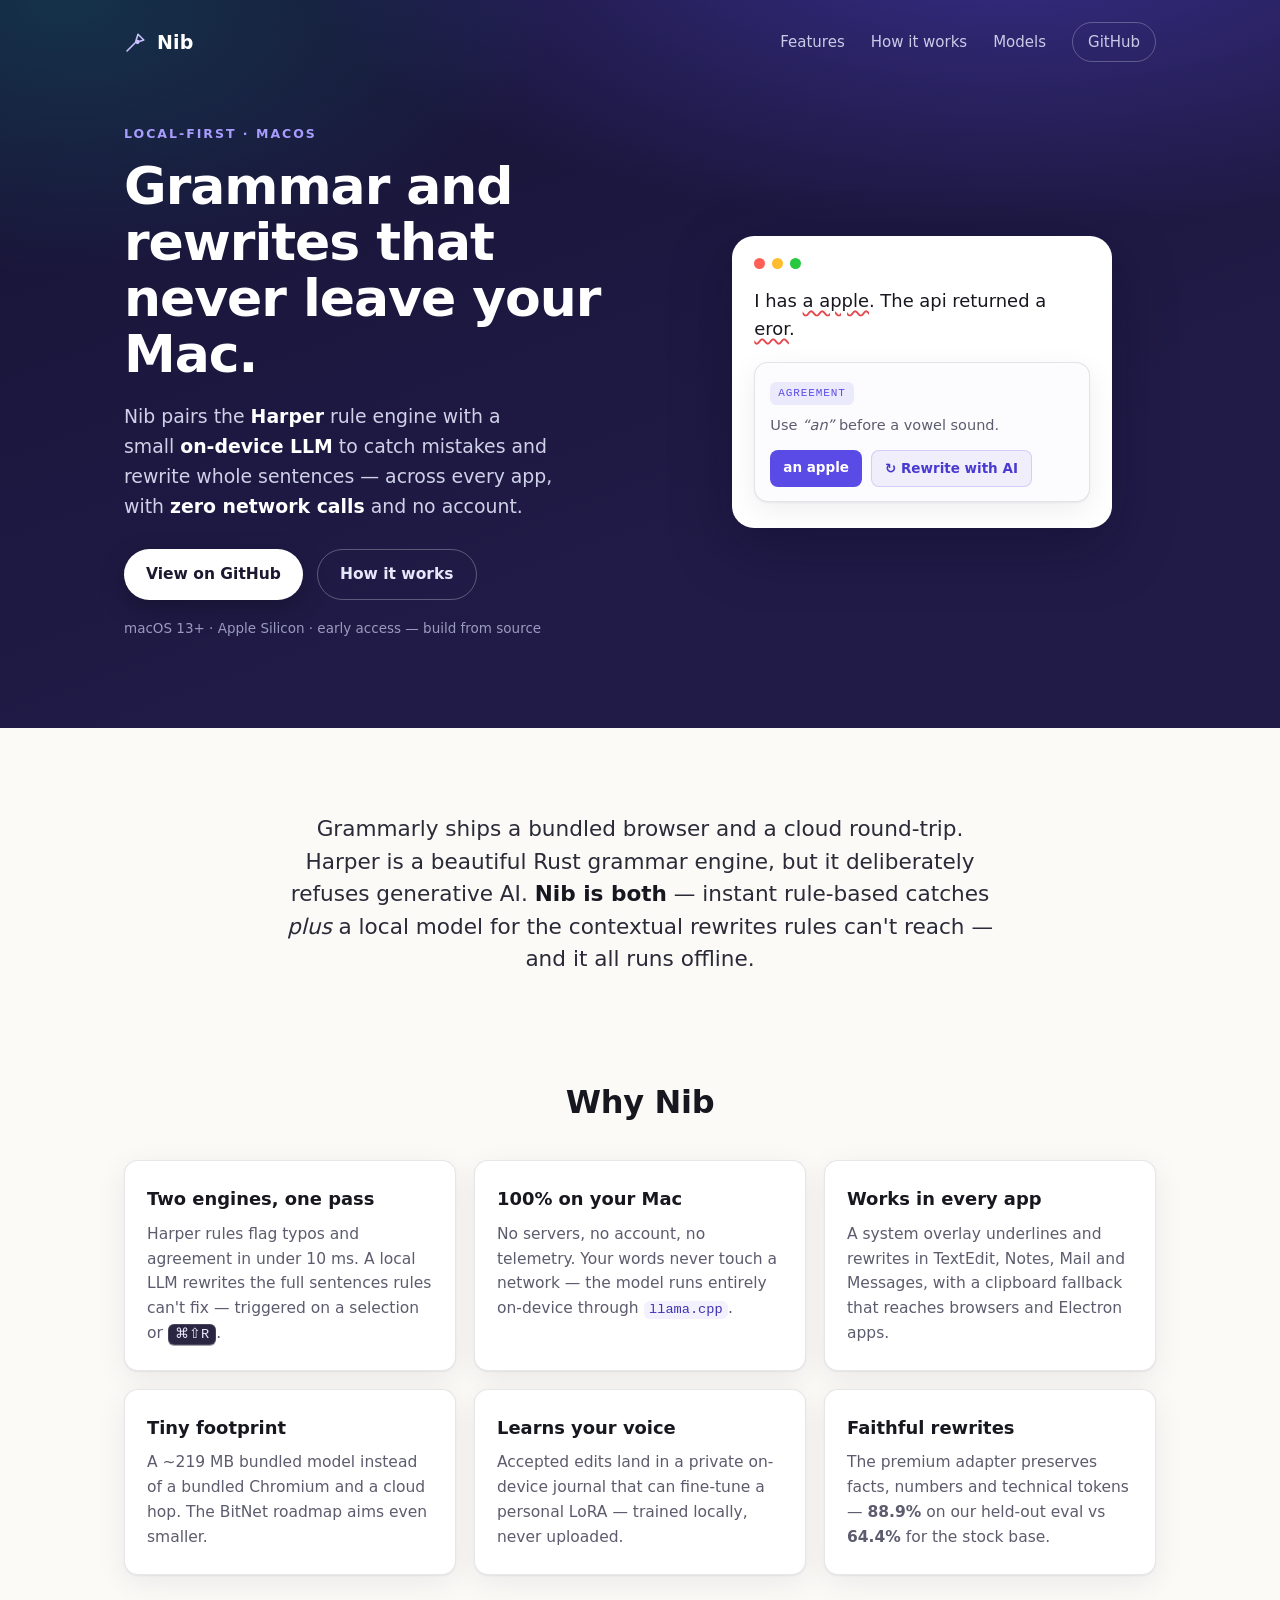
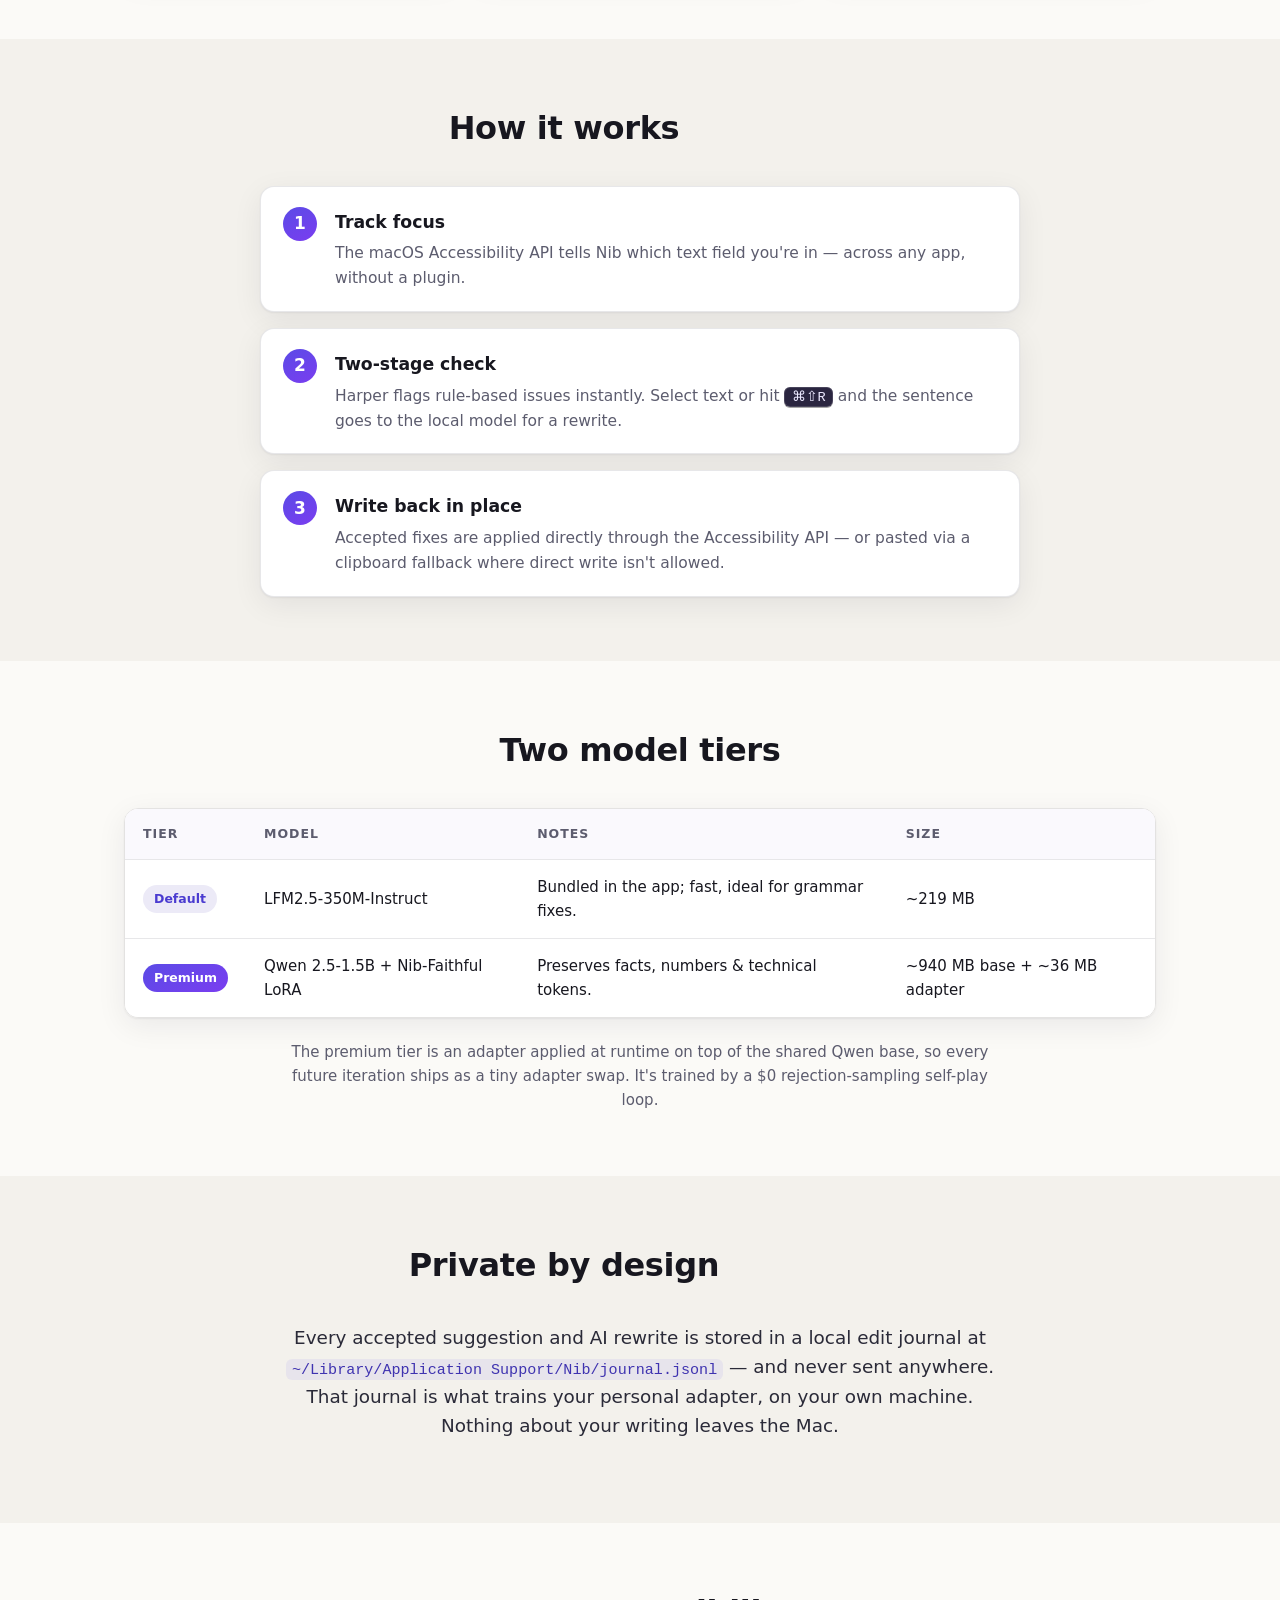
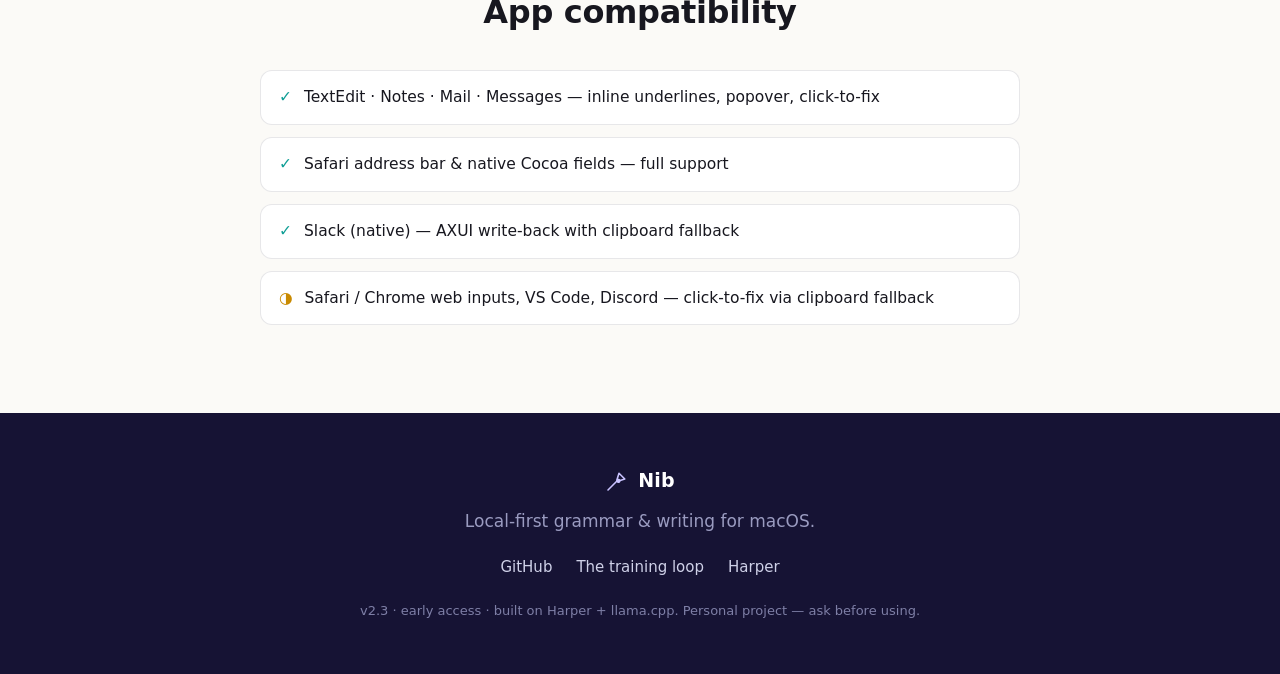
==== site/index.html @ 8c9dce07 "site: add nib.pages.dev landing page (static, no build step) A self-contained landing page for Nib: " ====
<!doctype html>
<html lang="en">
<head>
  <meta charset="utf-8">
  <meta name="viewport" content="width=device-width, initial-scale=1">
  <title>Nib — local-first grammar &amp; writing assistant for macOS</title>
  <meta name="description" content="Nib pairs the Harper rule engine with a small on-device LLM to catch mistakes and rewrite sentences across every macOS app — 100% local, no account, no network calls.">
  <meta name="theme-color" content="#141329">
  <link rel="icon" href="favicon.svg" type="image/svg+xml">
  <link rel="canonical" href="https://nib.pages.dev/">
  <meta property="og:type" content="website">
  <meta property="og:title" content="Nib — local-first grammar &amp; writing assistant for macOS">
  <meta property="og:description" content="Harper rules + a small on-device LLM. Catches mistakes and rewrites sentences across every macOS app. 100% local, no account.">
  <meta property="og:url" content="https://nib.pages.dev/">
  <link rel="stylesheet" href="styles.css">
</head>
<body>
  <header class="hero">
    <nav class="nav" aria-label="Primary">
      <a class="brand" href="/">
        <svg class="brand-mark" viewBox="0 0 24 24" aria-hidden="true" focusable="false">
          <path d="M3 21L13.2 10.8M14 4.2l5.8 5.8-7 2.2-1-1 2.2-7zM12.1 11.9a1.4 1.4 0 1 0 0-.1z" fill="none" stroke="currentColor" stroke-width="1.6" stroke-linejoin="round" stroke-linecap="round"/>
        </svg>
        <span>Nib</span>
      </a>
      <div class="nav-links">
        <a href="#features">Features</a>
        <a href="#how">How it works</a>
        <a href="#models">Models</a>
        <a class="nav-cta" href="https://github.com/abgnydn/quill">GitHub</a>
      </div>
    </nav>

    <div class="hero-inner">
      <div class="hero-copy">
        <p class="eyebrow">Local-first · macOS</p>
        <h1>Grammar and rewrites that never leave your Mac.</h1>
        <p class="lede">
          Nib pairs the <strong>Harper</strong> rule engine with a small <strong>on-device LLM</strong>
          to catch mistakes and rewrite whole sentences — across every app, with
          <strong>zero network calls</strong> and no account.
        </p>
        <div class="hero-actions">
          <a class="btn btn-primary" href="https://github.com/abgnydn/quill">View on GitHub</a>
          <a class="btn btn-ghost" href="#how">How it works</a>
        </div>
        <p class="hero-note">macOS 13+ · Apple Silicon · early access — build from source</p>
      </div>

      <div class="hero-demo" aria-hidden="true">
        <div class="demo-card">
          <div class="demo-bar"><span></span><span></span><span></span></div>
          <p class="demo-text">I has <span class="lint">a apple</span>. The api returned a <span class="lint">eror</span>.</p>
          <div class="demo-pop">
            <span class="demo-tag">AGREEMENT</span>
            <p class="demo-msg">Use <em>“an”</em> before a vowel sound.</p>
            <div class="demo-buttons">
              <span class="chip chip-fix">an apple</span>
              <span class="chip chip-ai">↻ Rewrite with AI</span>
            </div>
          </div>
        </div>
      </div>
    </div>
  </header>

  <main>
    <section class="pitch">
      <p>
        Grammarly ships a bundled browser and a cloud round-trip. Harper is a beautiful
        Rust grammar engine, but it deliberately refuses generative AI. <strong>Nib is both</strong> —
        instant rule-based catches <em>plus</em> a local model for the contextual rewrites rules
        can't reach — and it all runs offline.
      </p>
    </section>

    <section id="features" class="section">
      <h2 class="section-title">Why Nib</h2>
      <div class="grid">
        <article class="card">
          <h3>Two engines, one pass</h3>
          <p>Harper rules flag typos and agreement in under 10&nbsp;ms. A local LLM rewrites the
             full sentences rules can't fix — triggered on a selection or <kbd>⌘⇧R</kbd>.</p>
        </article>
        <article class="card">
          <h3>100% on your Mac</h3>
          <p>No servers, no account, no telemetry. Your words never touch a network — the model
             runs entirely on-device through <code>llama.cpp</code>.</p>
        </article>
        <article class="card">
          <h3>Works in every app</h3>
          <p>A system overlay underlines and rewrites in TextEdit, Notes, Mail and Messages, with
             a clipboard fallback that reaches browsers and Electron apps.</p>
        </article>
        <article class="card">
          <h3>Tiny footprint</h3>
          <p>A ~219&nbsp;MB bundled model instead of a bundled Chromium and a cloud hop. The BitNet
             roadmap aims even smaller.</p>
        </article>
        <article class="card">
          <h3>Learns your voice</h3>
          <p>Accepted edits land in a private on-device journal that can fine-tune a personal LoRA —
             trained locally, never uploaded.</p>
        </article>
        <article class="card">
          <h3>Faithful rewrites</h3>
          <p>The premium adapter preserves facts, numbers and technical tokens — <strong>88.9%</strong>
             on our held-out eval vs <strong>64.4%</strong> for the stock base.</p>
        </article>
      </div>
    </section>

    <section id="how" class="section section-alt">
      <h2 class="section-title">How it works</h2>
      <ol class="steps">
        <li>
          <span class="step-n">1</span>
          <div>
            <h3>Track focus</h3>
            <p>The macOS Accessibility API tells Nib which text field you're in — across any app,
               without a plugin.</p>
          </div>
        </li>
        <li>
          <span class="step-n">2</span>
          <div>
            <h3>Two-stage check</h3>
            <p>Harper flags rule-based issues instantly. Select text or hit <kbd>⌘⇧R</kbd> and the
               sentence goes to the local model for a rewrite.</p>
          </div>
        </li>
        <li>
          <span class="step-n">3</span>
          <div>
            <h3>Write back in place</h3>
            <p>Accepted fixes are applied directly through the Accessibility API — or pasted via a
               clipboard fallback where direct write isn't allowed.</p>
          </div>
        </li>
      </ol>
    </section>

    <section id="models" class="section">
      <h2 class="section-title">Two model tiers</h2>
      <div class="table-wrap">
        <table class="models">
          <thead>
            <tr><th>Tier</th><th>Model</th><th>Notes</th><th>Size</th></tr>
          </thead>
          <tbody>
            <tr>
              <td><span class="pill">Default</span></td>
              <td>LFM2.5-350M-Instruct</td>
              <td>Bundled in the app; fast, ideal for grammar fixes.</td>
              <td>~219&nbsp;MB</td>
            </tr>
            <tr>
              <td><span class="pill pill-premium">Premium</span></td>
              <td>Qwen&nbsp;2.5-1.5B + Nib-Faithful LoRA</td>
              <td>Preserves facts, numbers &amp; technical tokens.</td>
              <td>~940&nbsp;MB base + ~36&nbsp;MB adapter</td>
            </tr>
          </tbody>
        </table>
      </div>
      <p class="muted-note">
        The premium tier is an adapter applied at runtime on top of the shared Qwen base, so every
        future iteration ships as a tiny adapter swap. It's trained by a $0 rejection-sampling
        self-play loop.
      </p>
    </section>

    <section class="section section-alt">
      <h2 class="section-title">Private by design</h2>
      <div class="privacy">
        <p>
          Every accepted suggestion and AI rewrite is stored in a local edit journal at
          <code>~/Library/Application&nbsp;Support/Nib/journal.jsonl</code> — and never sent anywhere.
          That journal is what trains your personal adapter, on your own machine. Nothing about your
          writing leaves the Mac.
        </p>
      </div>
    </section>

    <section class="section">
      <h2 class="section-title">App compatibility</h2>
      <ul class="compat">
        <li><span class="ok">✓</span> TextEdit · Notes · Mail · Messages — inline underlines, popover, click-to-fix</li>
        <li><span class="ok">✓</span> Safari address bar &amp; native Cocoa fields — full support</li>
        <li><span class="ok">✓</span> Slack (native) — AXUI write-back with clipboard fallback</li>
        <li><span class="partial">◑</span> Safari / Chrome web inputs, VS&nbsp;Code, Discord — click-to-fix via clipboard fallback</li>
      </ul>
    </section>
  </main>

  <footer class="footer">
    <div class="footer-inner">
      <a class="brand brand-footer" href="/">
        <svg class="brand-mark" viewBox="0 0 24 24" aria-hidden="true" focusable="false">
          <path d="M3 21L13.2 10.8M14 4.2l5.8 5.8-7 2.2-1-1 2.2-7zM12.1 11.9a1.4 1.4 0 1 0 0-.1z" fill="none" stroke="currentColor" stroke-width="1.6" stroke-linejoin="round" stroke-linecap="round"/>
        </svg>
        <span>Nib</span>
      </a>
      <p class="footer-tag">Local-first grammar &amp; writing for macOS.</p>
      <nav class="footer-links" aria-label="Footer">
        <a href="https://github.com/abgnydn/quill">GitHub</a>
        <a href="https://github.com/abgnydn/quill/blob/master/train/RSFT_BOOTSTRAP.md">The training loop</a>
        <a href="https://github.com/Automattic/harper">Harper</a>
      </nav>
      <p class="footer-fine">
        v2.3 · early access · built on Harper + llama.cpp. Personal project — ask before using.
      </p>
    </div>
  </footer>
</body>
</html>
---- site/styles.css ----
/* Nib — landing page. Pure CSS, no build step, no third-party requests. */

:root {
  --bg: #fbfaf7;
  --surface: #ffffff;
  --ink: #17171f;
  --muted: #5c5c6e;
  --line: rgba(20, 20, 40, .10);
  --accent: #5b4be6;
  --accent-press: #4a3bd0;
  --teal: #0f9e95;
  --err: #e5484d;
  --hero-1: #161334;
  --hero-2: #241c4f;
  --radius: 14px;
  --radius-lg: 22px;
  --shadow: 0 1px 2px rgba(20, 20, 40, .06), 0 8px 30px rgba(20, 20, 40, .07);
  --shadow-card: 0 20px 60px rgba(10, 8, 35, .35);
  --maxw: 1080px;
  --mono: ui-monospace, "SF Mono", "JetBrains Mono", Menlo, Consolas, monospace;
  --sans: system-ui, -apple-system, "Segoe UI", Roboto, Helvetica, Arial, sans-serif;
}

* { box-sizing: border-box; }

html { scroll-behavior: smooth; -webkit-text-size-adjust: 100%; background: var(--hero-1); }

body {
  margin: 0;
  font-family: var(--sans);
  color: var(--ink);
  background: var(--bg);
  line-height: 1.6;
  font-size: 17px;
  -webkit-font-smoothing: antialiased;
}

a { color: var(--accent); text-decoration: none; }
a:hover { text-decoration: underline; }

code, kbd {
  font-family: var(--mono);
  font-size: .88em;
}
code {
  background: rgba(91, 75, 230, .08);
  color: #3f33b0;
  padding: .1em .4em;
  border-radius: 6px;
}
kbd {
  background: #2a2540;
  color: #ece9ff;
  border-radius: 6px;
  padding: .12em .45em;
  border: 1px solid rgba(255, 255, 255, .14);
  box-shadow: 0 1px 0 rgba(0, 0, 0, .35);
  white-space: nowrap;
}

/* ---------- hero / nav ---------- */
.hero {
  background:
    radial-gradient(1200px 500px at 78% -10%, rgba(91, 75, 230, .45), transparent 60%),
    radial-gradient(900px 500px at 5% 0%, rgba(15, 158, 149, .22), transparent 55%),
    linear-gradient(160deg, var(--hero-1), #211b48 70%);
  color: #eef0fb;
  padding-bottom: 88px;
}

.nav {
  max-width: var(--maxw);
  margin: 0 auto;
  padding: 22px 24px;
  display: flex;
  align-items: center;
  justify-content: space-between;
  gap: 16px;
}
.brand {
  display: inline-flex;
  align-items: center;
  gap: 9px;
  color: #fff;
  font-weight: 700;
  font-size: 19px;
  letter-spacing: .2px;
}
.brand:hover { text-decoration: none; }
.brand-mark { width: 24px; height: 24px; color: #c9c2ff; }

.nav-links { display: flex; align-items: center; gap: 26px; }
.nav-links a { color: #c9cbe6; font-size: 15px; font-weight: 500; }
.nav-links a:hover { color: #fff; text-decoration: none; }
.nav-cta {
  border: 1px solid rgba(255, 255, 255, .25);
  padding: 7px 15px;
  border-radius: 999px;
}
.nav-cta:hover { background: rgba(255, 255, 255, .10); }

.hero-inner {
  max-width: var(--maxw);
  margin: 0 auto;
  padding: 40px 24px 0;
  display: grid;
  grid-template-columns: 1.05fr .95fr;
  gap: 48px;
  align-items: center;
}

.eyebrow {
  text-transform: uppercase;
  letter-spacing: .16em;
  font-size: 12.5px;
  font-weight: 700;
  color: #a99cff;
  margin: 0 0 14px;
}
.hero h1 {
  font-size: clamp(2.1rem, 4.6vw, 3.25rem);
  line-height: 1.08;
  letter-spacing: -.02em;
  margin: 0 0 18px;
  color: #fff;
}
.lede {
  font-size: 1.18rem;
  color: #cfd1e8;
  margin: 0 0 28px;
  max-width: 36ch;
}
.lede strong { color: #fff; font-weight: 600; }

.hero-actions { display: flex; flex-wrap: wrap; gap: 14px; margin-bottom: 18px; }
.btn {
  display: inline-flex;
  align-items: center;
  font-weight: 600;
  font-size: 15.5px;
  padding: 12px 22px;
  border-radius: 999px;
  transition: transform .06s ease, background .15s ease, box-shadow .15s ease;
}
.btn:hover { text-decoration: none; transform: translateY(-1px); }
.btn-primary { background: #fff; color: #1c1830; box-shadow: 0 8px 24px rgba(0, 0, 0, .25); }
.btn-primary:hover { background: #f1efff; }
.btn-ghost { color: #e7e7fb; border: 1px solid rgba(255, 255, 255, .28); }
.btn-ghost:hover { background: rgba(255, 255, 255, .08); }

.hero-note { font-size: 13.5px; color: #9a9bc0; margin: 0; }

/* ---------- hero demo card ---------- */
.hero-demo { display: flex; justify-content: center; }
.demo-card {
  background: var(--surface);
  color: var(--ink);
  border-radius: var(--radius-lg);
  box-shadow: var(--shadow-card);
  padding: 22px 22px 26px;
  width: 100%;
  max-width: 380px;
  position: relative;
}
.demo-bar { display: flex; gap: 7px; margin-bottom: 18px; }
.demo-bar span {
  width: 11px; height: 11px; border-radius: 50%;
  background: #e2e1ea;
}
.demo-bar span:first-child { background: #ff5f57; }
.demo-bar span:nth-child(2) { background: #febc2e; }
.demo-bar span:nth-child(3) { background: #28c840; }
.demo-text { font-size: 1.12rem; margin: 0 0 6px; }
.lint {
  text-decoration: underline wavy var(--err);
  text-underline-offset: 3px;
  text-decoration-thickness: 1.5px;
}
.demo-pop {
  margin-top: 18px;
  border: 1px solid var(--line);
  border-radius: var(--radius);
  padding: 14px 15px;
  background: #fcfcfe;
  box-shadow: var(--shadow);
}
.demo-tag {
  display: inline-block;
  font-family: var(--mono);
  font-size: 11px;
  letter-spacing: .08em;
  color: var(--accent);
  background: rgba(91, 75, 230, .10);
  padding: 3px 8px;
  border-radius: 6px;
  margin-bottom: 9px;
}
.demo-msg { margin: 0 0 12px; font-size: 14.5px; color: var(--muted); }
.demo-buttons { display: flex; gap: 9px; flex-wrap: wrap; }
.chip {
  font-size: 13.5px;
  font-weight: 600;
  padding: 7px 13px;
  border-radius: 8px;
}
.chip-fix { background: var(--accent); color: #fff; }
.chip-ai { background: #f0eefb; color: #4a3bd0; border: 1px solid rgba(91, 75, 230, .2); }

/* ---------- sections ---------- */
.pitch {
  max-width: 760px;
  margin: 0 auto;
  padding: 64px 24px 16px;
  text-align: center;
  font-size: 1.35rem;
  line-height: 1.5;
  color: #2a2a38;
}
.pitch strong { color: var(--ink); }

.section {
  max-width: var(--maxw);
  margin: 0 auto;
  padding: 64px 24px;
}
.section-alt { background: #f3f1ec; max-width: none; }
.section-alt > * { max-width: var(--maxw); margin-left: auto; margin-right: auto; }
.section-title {
  font-size: clamp(1.5rem, 3vw, 2rem);
  letter-spacing: -.01em;
  margin: 0 0 32px;
  text-align: center;
}

.grid {
  display: grid;
  grid-template-columns: repeat(auto-fit, minmax(260px, 1fr));
  gap: 18px;
}
.card {
  background: var(--surface);
  border: 1px solid var(--line);
  border-radius: var(--radius);
  padding: 24px 22px;
  box-shadow: var(--shadow);
}
.card h3 { margin: 0 0 8px; font-size: 1.12rem; }
.card p { margin: 0; color: var(--muted); font-size: 15.5px; }

/* steps */
.steps {
  list-style: none;
  margin: 0 auto;
  padding: 0;
  max-width: 760px;
  display: grid;
  gap: 16px;
}
.steps li {
  display: flex;
  gap: 18px;
  align-items: flex-start;
  background: var(--surface);
  border: 1px solid var(--line);
  border-radius: var(--radius);
  padding: 20px 22px;
  box-shadow: var(--shadow);
}
.step-n {
  flex: none;
  width: 34px; height: 34px;
  border-radius: 50%;
  background: linear-gradient(150deg, var(--accent), #7a3df0);
  color: #fff;
  font-weight: 700;
  display: grid;
  place-items: center;
}
.steps h3 { margin: 2px 0 5px; font-size: 1.08rem; }
.steps p { margin: 0; color: var(--muted); font-size: 15.5px; }

/* models table */
.table-wrap { overflow-x: auto; border-radius: var(--radius); border: 1px solid var(--line); box-shadow: var(--shadow); }
.models { width: 100%; border-collapse: collapse; background: var(--surface); min-width: 540px; }
.models th, .models td { text-align: left; padding: 15px 18px; border-bottom: 1px solid var(--line); font-size: 15px; vertical-align: middle; }
.models thead th { font-size: 12.5px; text-transform: uppercase; letter-spacing: .08em; color: var(--muted); background: #faf9fd; }
.models tbody tr:last-child td { border-bottom: none; }
.pill {
  display: inline-block;
  font-size: 12.5px;
  font-weight: 700;
  padding: 4px 11px;
  border-radius: 999px;
  background: #eceaf7;
  color: #4a3bd0;
}
.pill-premium { background: linear-gradient(150deg, var(--accent), #7a3df0); color: #fff; }
.muted-note { max-width: 700px; margin: 22px auto 0; text-align: center; color: var(--muted); font-size: 15px; }

/* privacy */
.privacy { max-width: 740px; margin: 0 auto; text-align: center; font-size: 1.15rem; color: #2a2a38; }
.privacy code { font-size: .82em; }

/* compatibility */
.compat { list-style: none; margin: 0 auto; padding: 0; max-width: 760px; display: grid; gap: 12px; }
.compat li {
  background: var(--surface);
  border: 1px solid var(--line);
  border-radius: 12px;
  padding: 14px 18px;
  font-size: 15.5px;
  display: flex;
  gap: 12px;
  align-items: baseline;
}
.ok { color: var(--teal); font-weight: 800; }
.partial { color: #c98a00; font-weight: 800; }

/* ---------- footer ---------- */
.footer { background: var(--hero-1); color: #c9cbe6; margin-top: 24px; }
.footer-inner { max-width: var(--maxw); margin: 0 auto; padding: 52px 24px; text-align: center; }
.brand-footer { justify-content: center; margin-bottom: 12px; }
.footer-tag { margin: 0 0 20px; color: #9a9bc0; }
.footer-links { display: flex; gap: 24px; justify-content: center; flex-wrap: wrap; margin-bottom: 22px; }
.footer-links a { color: #cfd1e8; font-size: 15px; }
.footer-links a:hover { color: #fff; }
.footer-fine { margin: 0; font-size: 13px; color: #7e7fa6; }

/* ---------- responsive ---------- */
@media (max-width: 820px) {
  .hero-inner { grid-template-columns: 1fr; gap: 36px; padding-top: 26px; }
  .hero-demo { order: 2; }
  .lede { max-width: none; }
  .nav-links { gap: 16px; }
  .nav-links a:not(.nav-cta) { display: none; }
}
@media (max-width: 480px) {
  body { font-size: 16px; }
  .pitch { font-size: 1.15rem; }
  .btn { flex: 1 1 auto; justify-content: center; }
}

@media (prefers-reduced-motion: reduce) {
  html { scroll-behavior: auto; }
  .btn:hover { transform: none; }
}
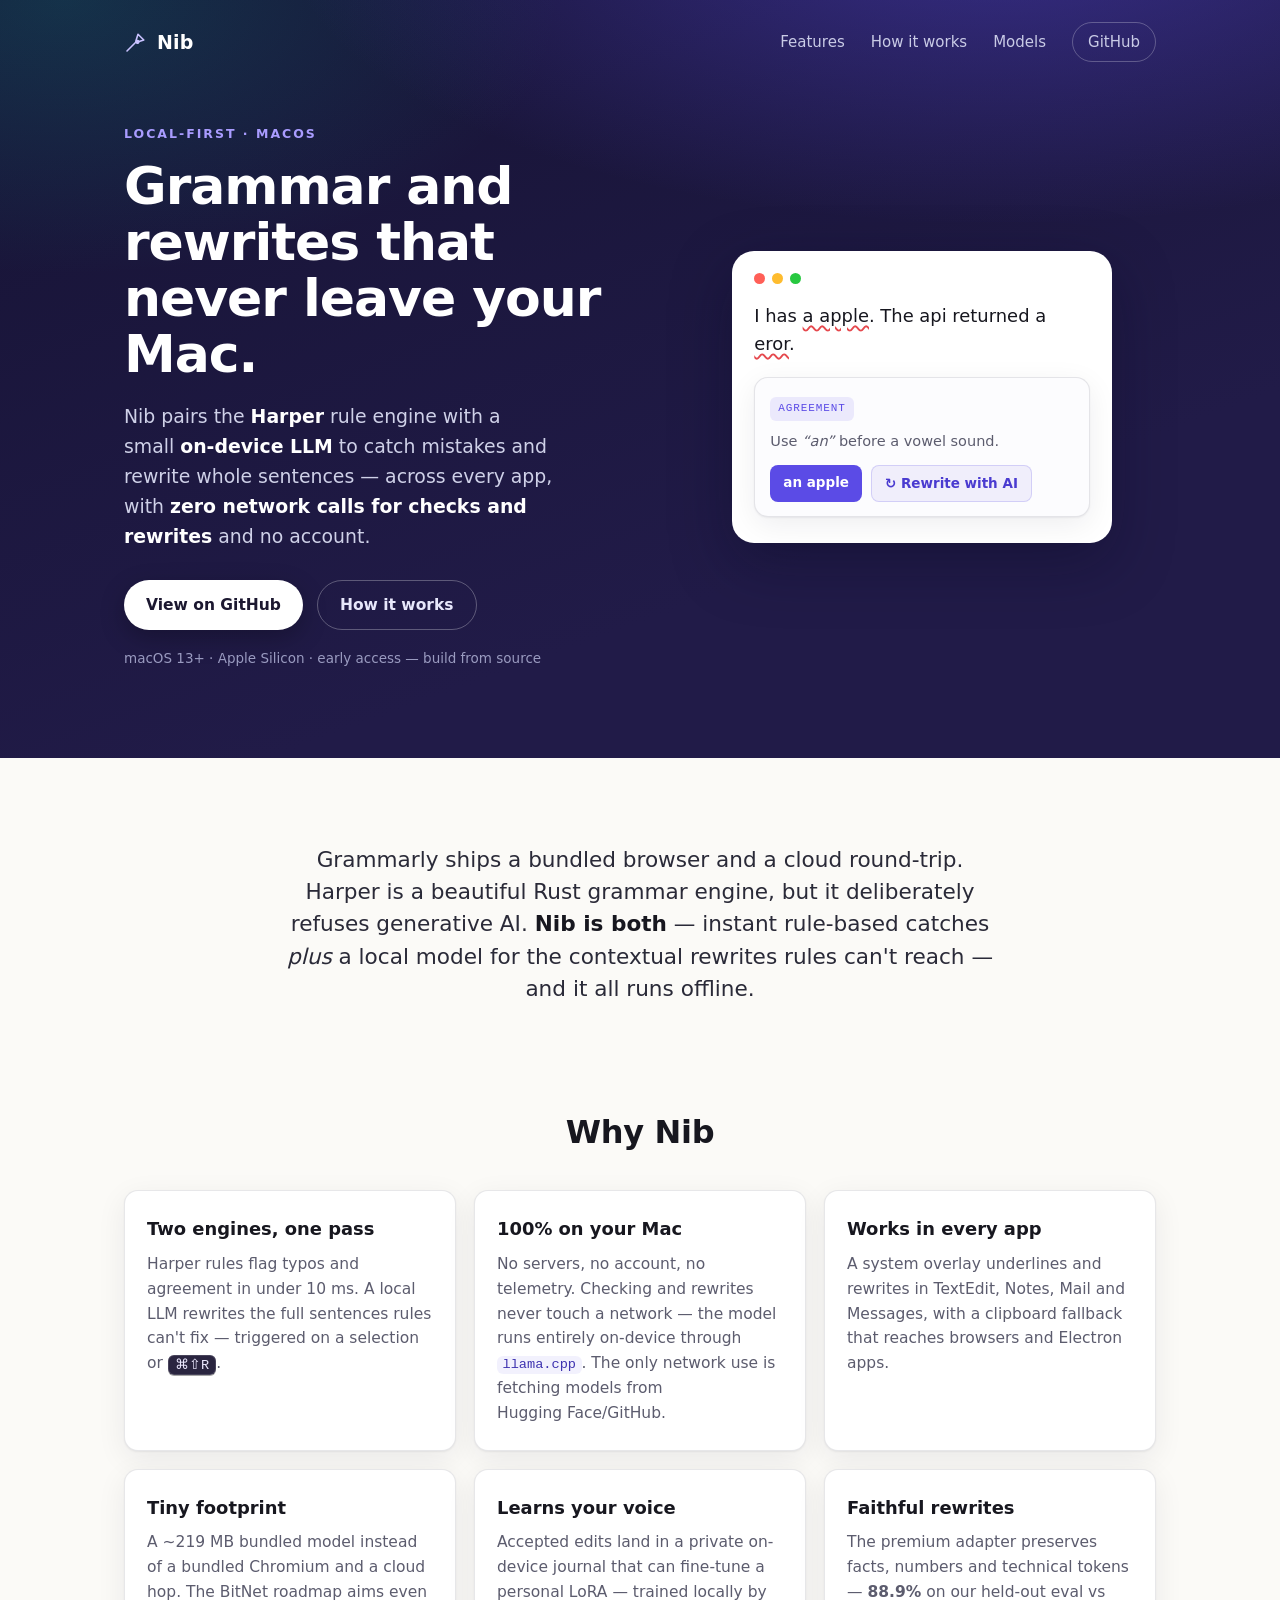
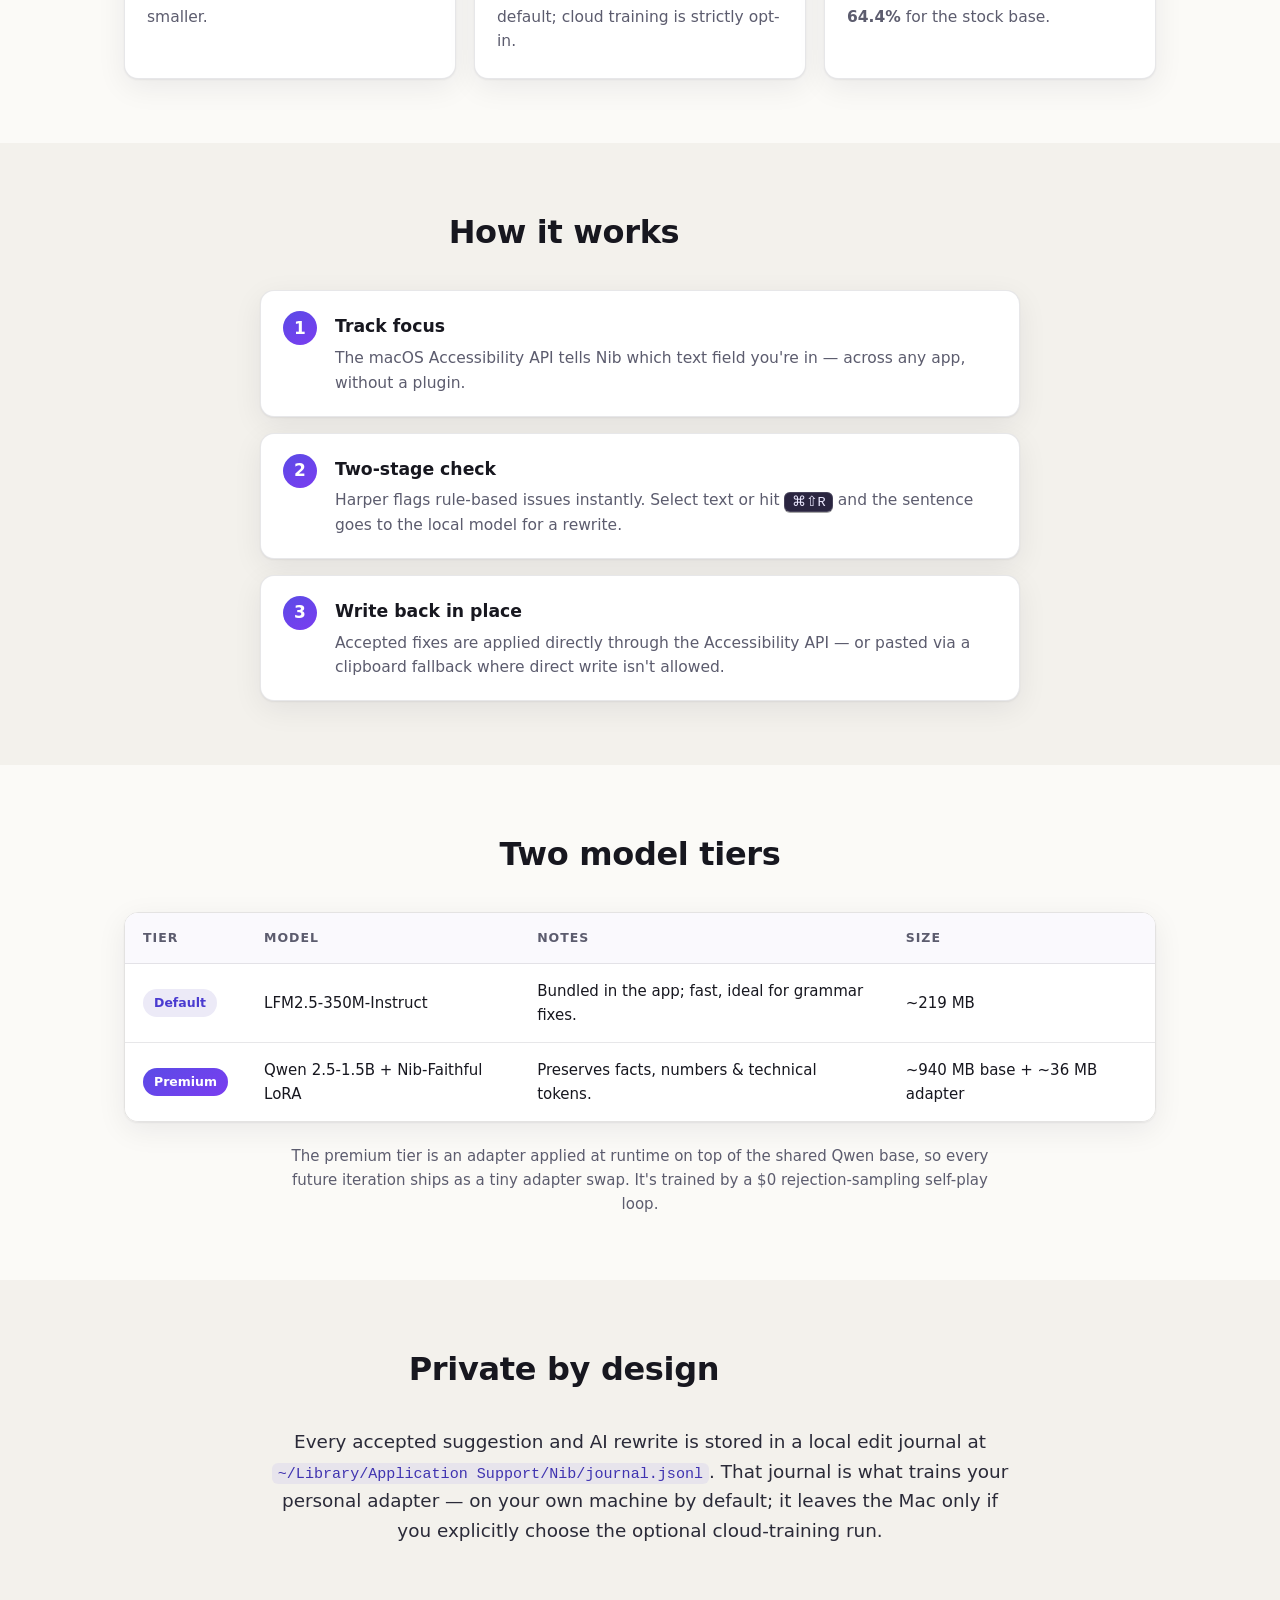
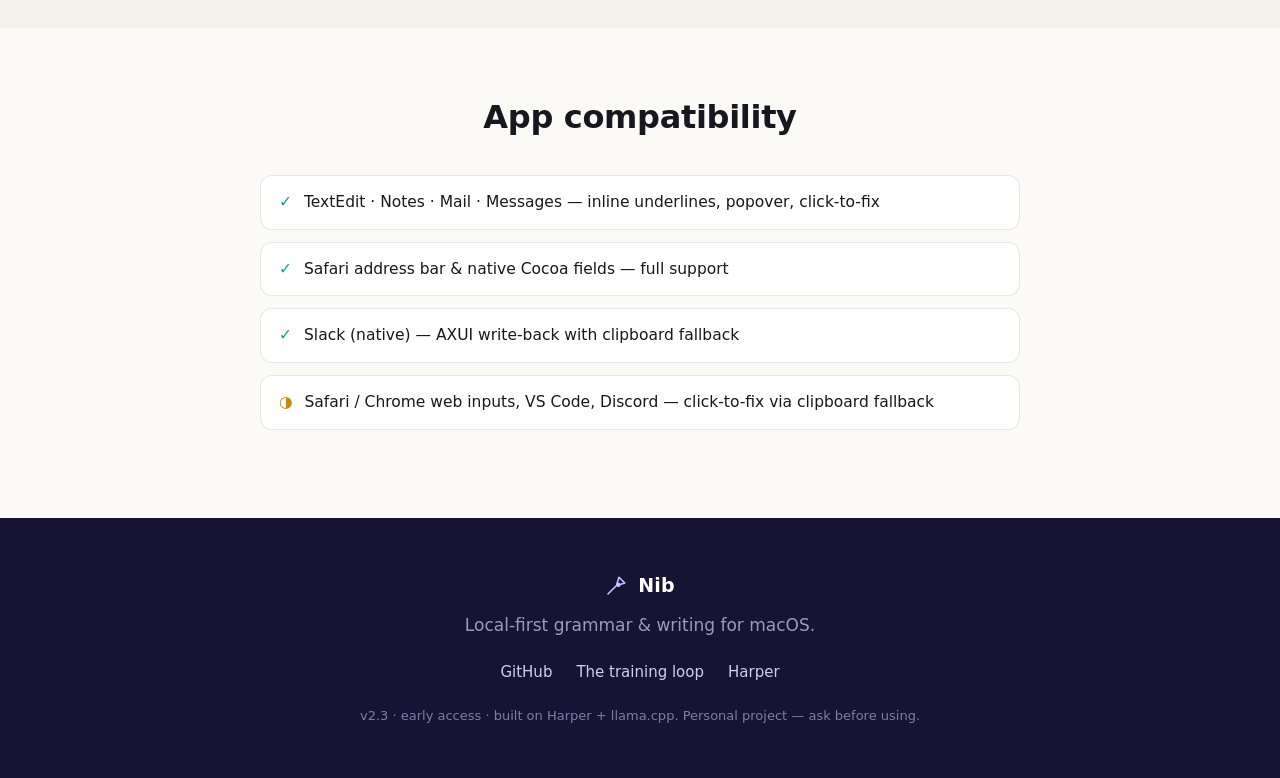
==== commit 5ad6e47d: "docs/scripts/site: honest privacy copy, log out of /tmp, doc-reality sync - install-dev.sh: app log " ====
--- a/site/index.html
+++ b/site/index.html
@@ -4,14 +4,16 @@
   <meta charset="utf-8">
   <meta name="viewport" content="width=device-width, initial-scale=1">
   <title>Nib — local-first grammar &amp; writing assistant for macOS</title>
-  <meta name="description" content="Nib pairs the Harper rule engine with a small on-device LLM to catch mistakes and rewrite sentences across every macOS app — 100% local, no account, no network calls.">
+  <meta name="description" content="Nib pairs the Harper rule engine with a small on-device LLM to catch mistakes and rewrite sentences across every macOS app — checking and rewrites 100% on-device, no account.">
   <meta name="theme-color" content="#141329">
   <link rel="icon" href="favicon.svg" type="image/svg+xml">
   <link rel="canonical" href="https://nib.pages.dev/">
   <meta property="og:type" content="website">
   <meta property="og:title" content="Nib — local-first grammar &amp; writing assistant for macOS">
-  <meta property="og:description" content="Harper rules + a small on-device LLM. Catches mistakes and rewrites sentences across every macOS app. 100% local, no account.">
+  <meta property="og:description" content="Harper rules + a small on-device LLM. Catches mistakes and rewrites sentences across every macOS app. Checking and rewrites 100% on-device, no account.">
   <meta property="og:url" content="https://nib.pages.dev/">
+  <meta property="og:image" content="https://nib.pages.dev/og.png">
+  <meta name="twitter:card" content="summary_large_image">
   <link rel="stylesheet" href="styles.css">
 </head>
 <body>
@@ -27,7 +29,7 @@
         <a href="#features">Features</a>
         <a href="#how">How it works</a>
         <a href="#models">Models</a>
-        <a class="nav-cta" href="https://github.com/abgnydn/quill">GitHub</a>
+        <a class="nav-cta" href="https://github.com/abgnydn/nib">GitHub</a>
       </div>
     </nav>
 
@@ -38,10 +40,10 @@
         <p class="lede">
           Nib pairs the <strong>Harper</strong> rule engine with a small <strong>on-device LLM</strong>
           to catch mistakes and rewrite whole sentences — across every app, with
-          <strong>zero network calls</strong> and no account.
+          <strong>zero network calls for checks and rewrites</strong> and no account.
         </p>
         <div class="hero-actions">
-          <a class="btn btn-primary" href="https://github.com/abgnydn/quill">View on GitHub</a>
+          <a class="btn btn-primary" href="https://github.com/abgnydn/nib">View on GitHub</a>
           <a class="btn btn-ghost" href="#how">How it works</a>
         </div>
         <p class="hero-note">macOS 13+ · Apple Silicon · early access — build from source</p>
@@ -84,8 +86,9 @@
         </article>
         <article class="card">
           <h3>100% on your Mac</h3>
-          <p>No servers, no account, no telemetry. Your words never touch a network — the model
-             runs entirely on-device through <code>llama.cpp</code>.</p>
+          <p>No servers, no account, no telemetry. Checking and rewrites never touch a network —
+             the model runs entirely on-device through <code>llama.cpp</code>. The only network
+             use is fetching models from Hugging&nbsp;Face/GitHub.</p>
         </article>
         <article class="card">
           <h3>Works in every app</h3>
@@ -100,7 +103,7 @@
         <article class="card">
           <h3>Learns your voice</h3>
           <p>Accepted edits land in a private on-device journal that can fine-tune a personal LoRA —
-             trained locally, never uploaded.</p>
+             trained locally by default; cloud training is strictly opt-in.</p>
         </article>
         <article class="card">
           <h3>Faithful rewrites</h3>
@@ -175,9 +178,9 @@
       <div class="privacy">
         <p>
           Every accepted suggestion and AI rewrite is stored in a local edit journal at
-          <code>~/Library/Application&nbsp;Support/Nib/journal.jsonl</code> — and never sent anywhere.
-          That journal is what trains your personal adapter, on your own machine. Nothing about your
-          writing leaves the Mac.
+          <code>~/Library/Application&nbsp;Support/Nib/journal.jsonl</code>. That journal is what
+          trains your personal adapter — on your own machine by default; it leaves the Mac only if
+          you explicitly choose the optional cloud-training run.
         </p>
       </div>
     </section>
@@ -203,8 +206,8 @@
       </a>
       <p class="footer-tag">Local-first grammar &amp; writing for macOS.</p>
       <nav class="footer-links" aria-label="Footer">
-        <a href="https://github.com/abgnydn/quill">GitHub</a>
-        <a href="https://github.com/abgnydn/quill/blob/master/train/RSFT_BOOTSTRAP.md">The training loop</a>
+        <a href="https://github.com/abgnydn/nib">GitHub</a>
+        <a href="https://github.com/abgnydn/nib/blob/master/train/RSFT_BOOTSTRAP.md">The training loop</a>
         <a href="https://github.com/Automattic/harper">Harper</a>
       </nav>
       <p class="footer-fine">
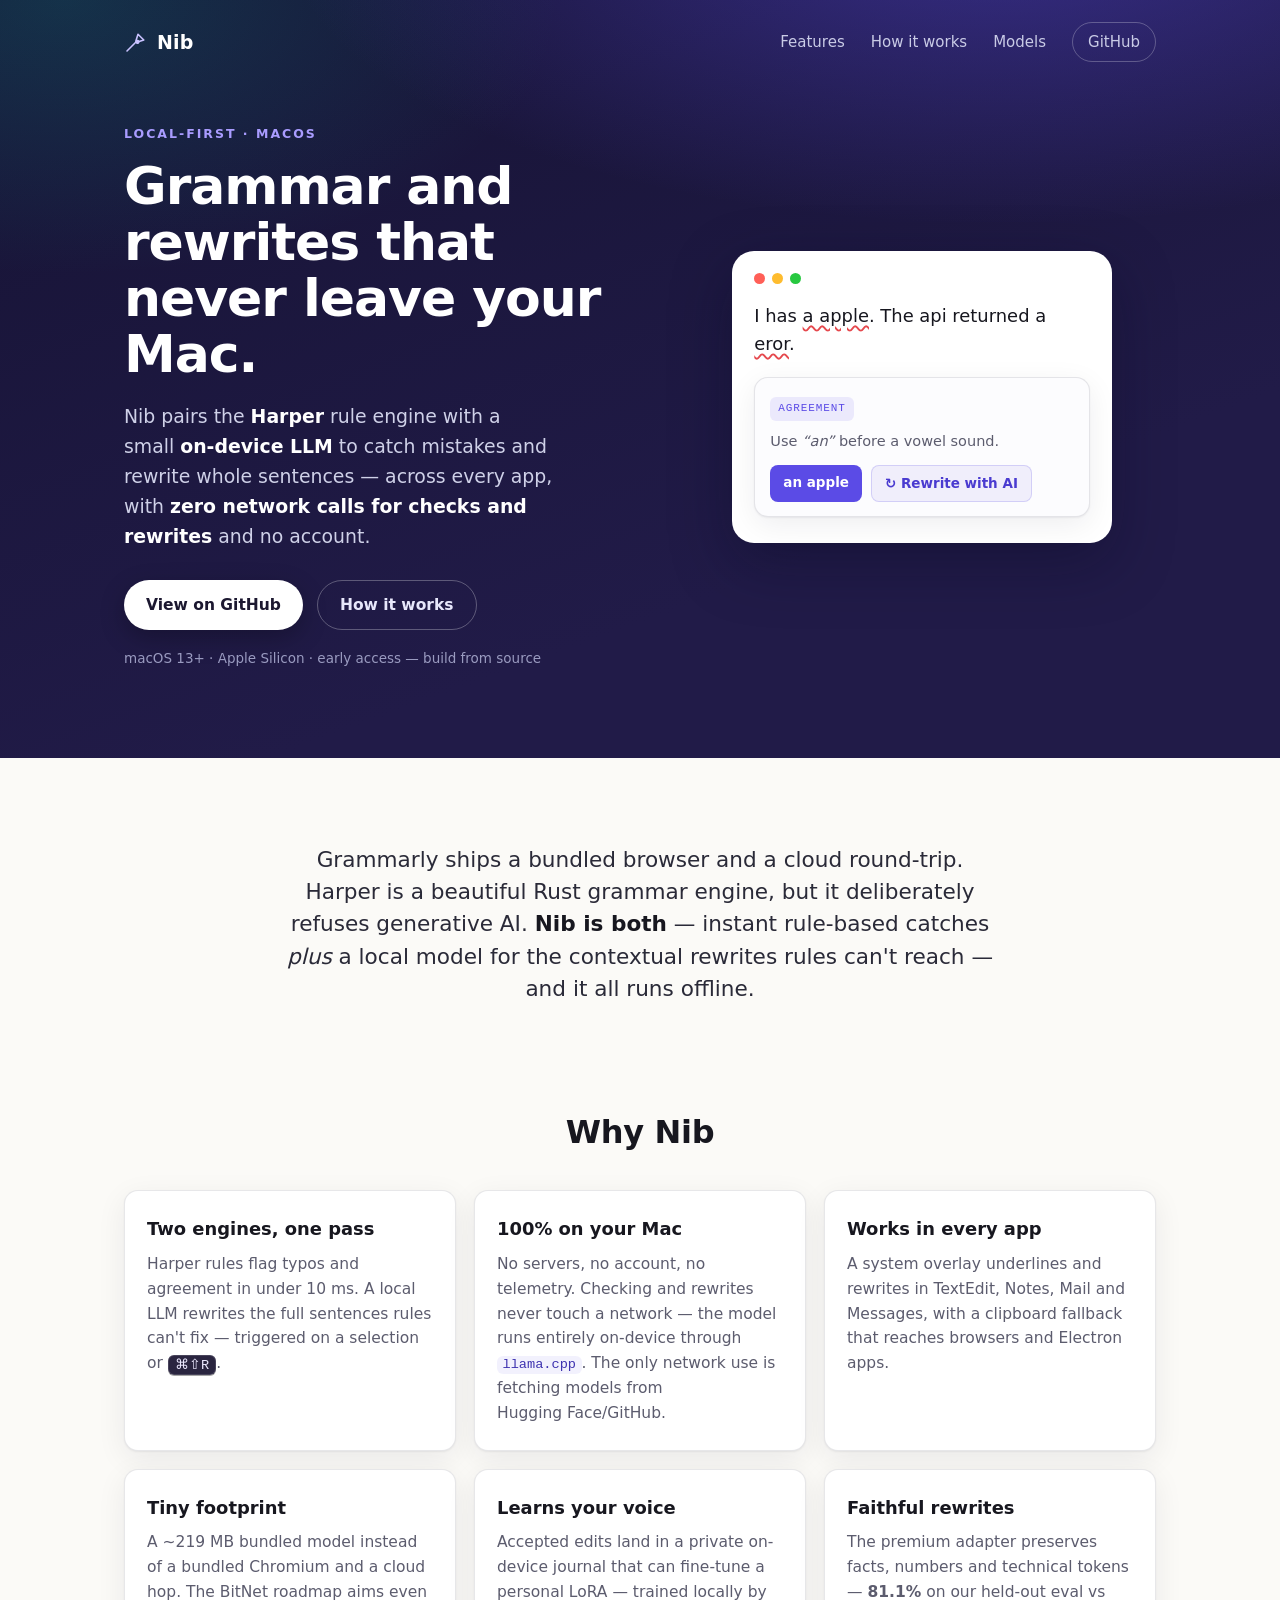
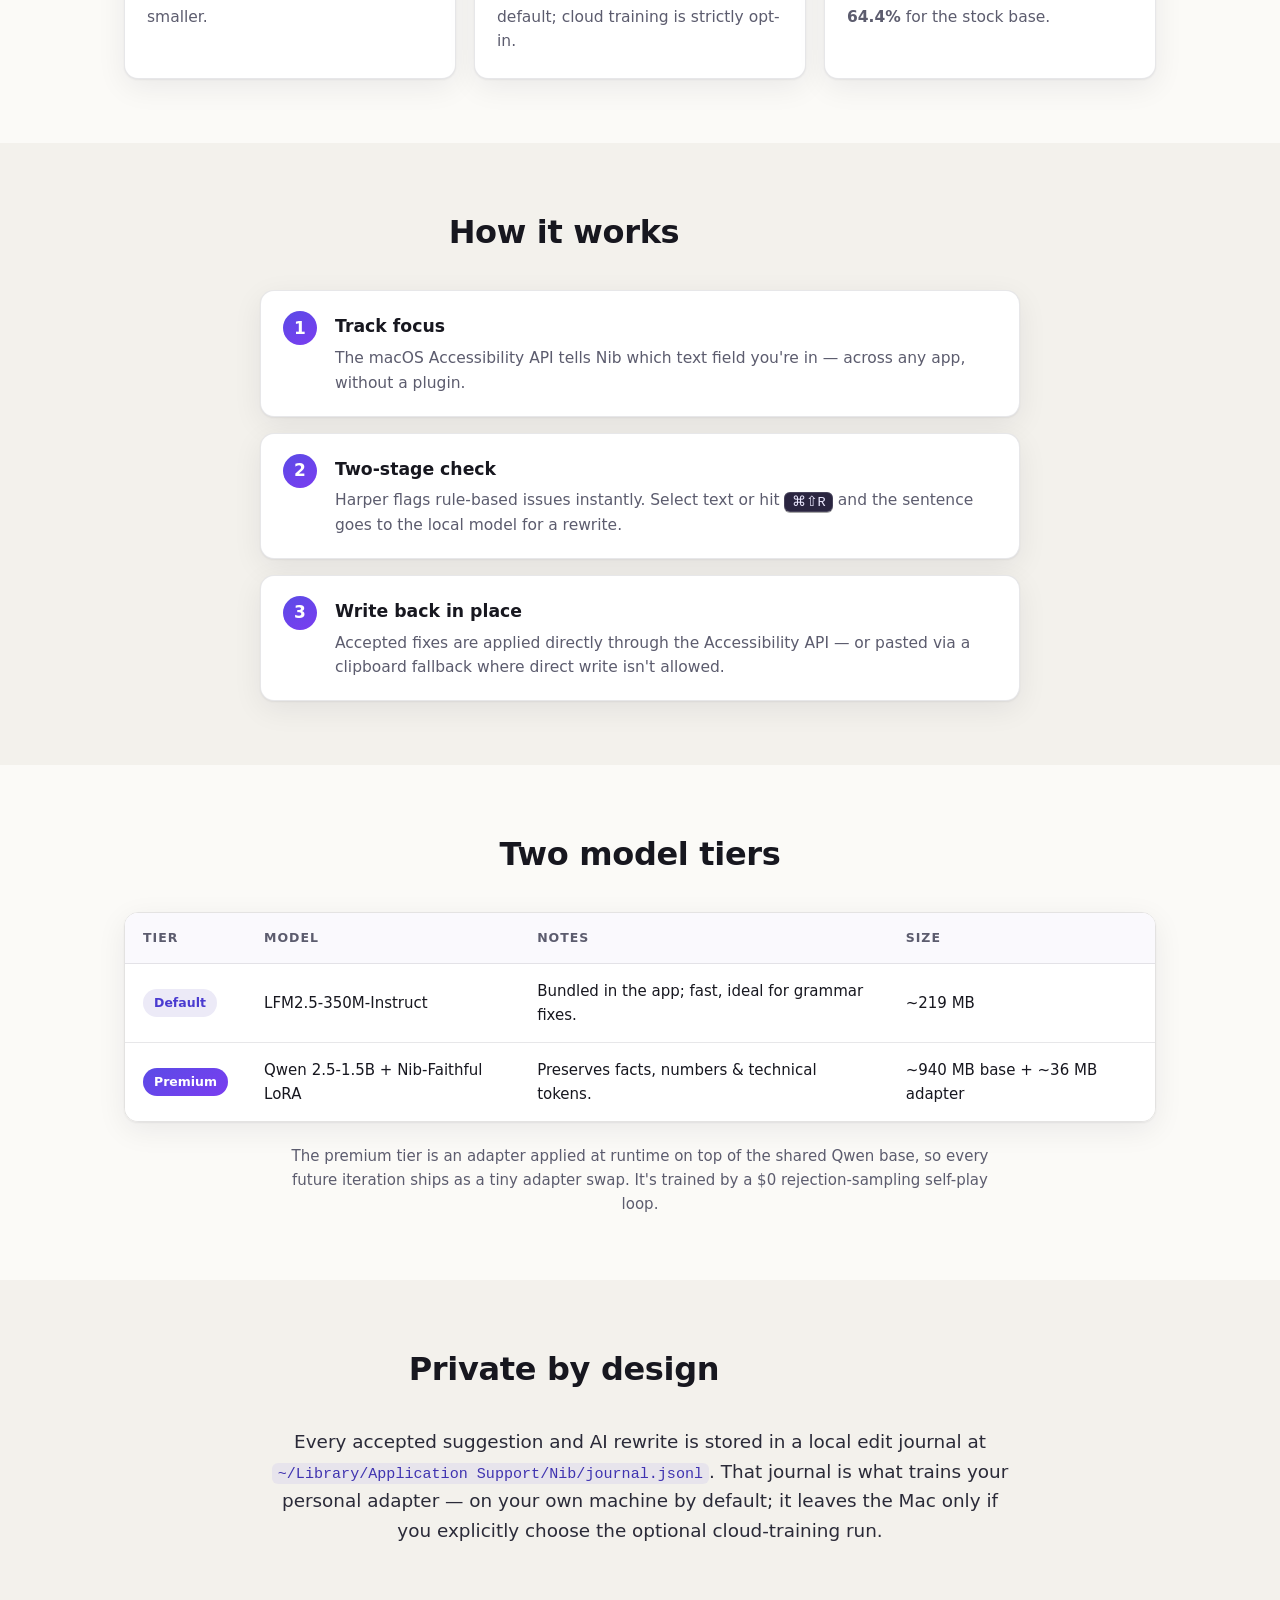
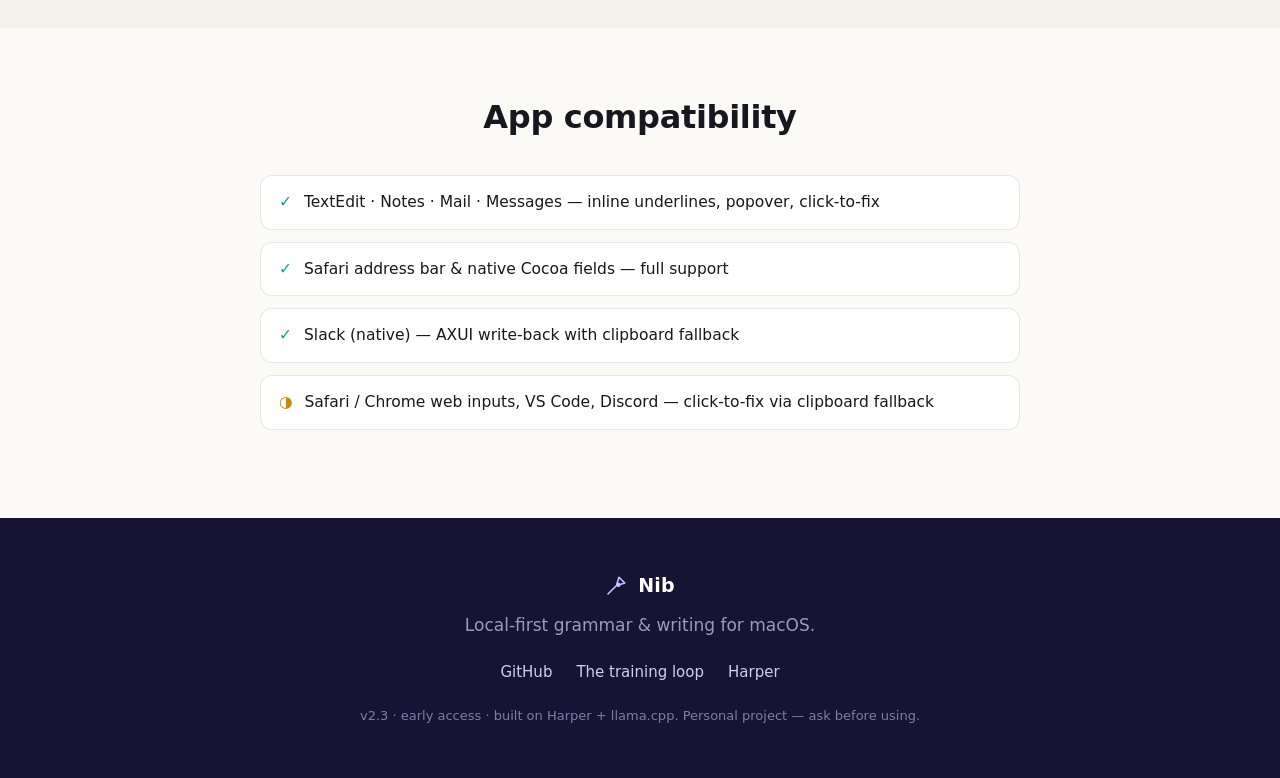
==== commit 7acf28af: "docs: re-baseline premium tier with the strict scorer (81.1% / 88.9% legacy) Reproduced the v2.2 ada" ====
--- a/site/index.html
+++ b/site/index.html
@@ -107,7 +107,7 @@
         </article>
         <article class="card">
           <h3>Faithful rewrites</h3>
-          <p>The premium adapter preserves facts, numbers and technical tokens — <strong>88.9%</strong>
+          <p>The premium adapter preserves facts, numbers and technical tokens — <strong>81.1%</strong>
              on our held-out eval vs <strong>64.4%</strong> for the stock base.</p>
         </article>
       </div>
